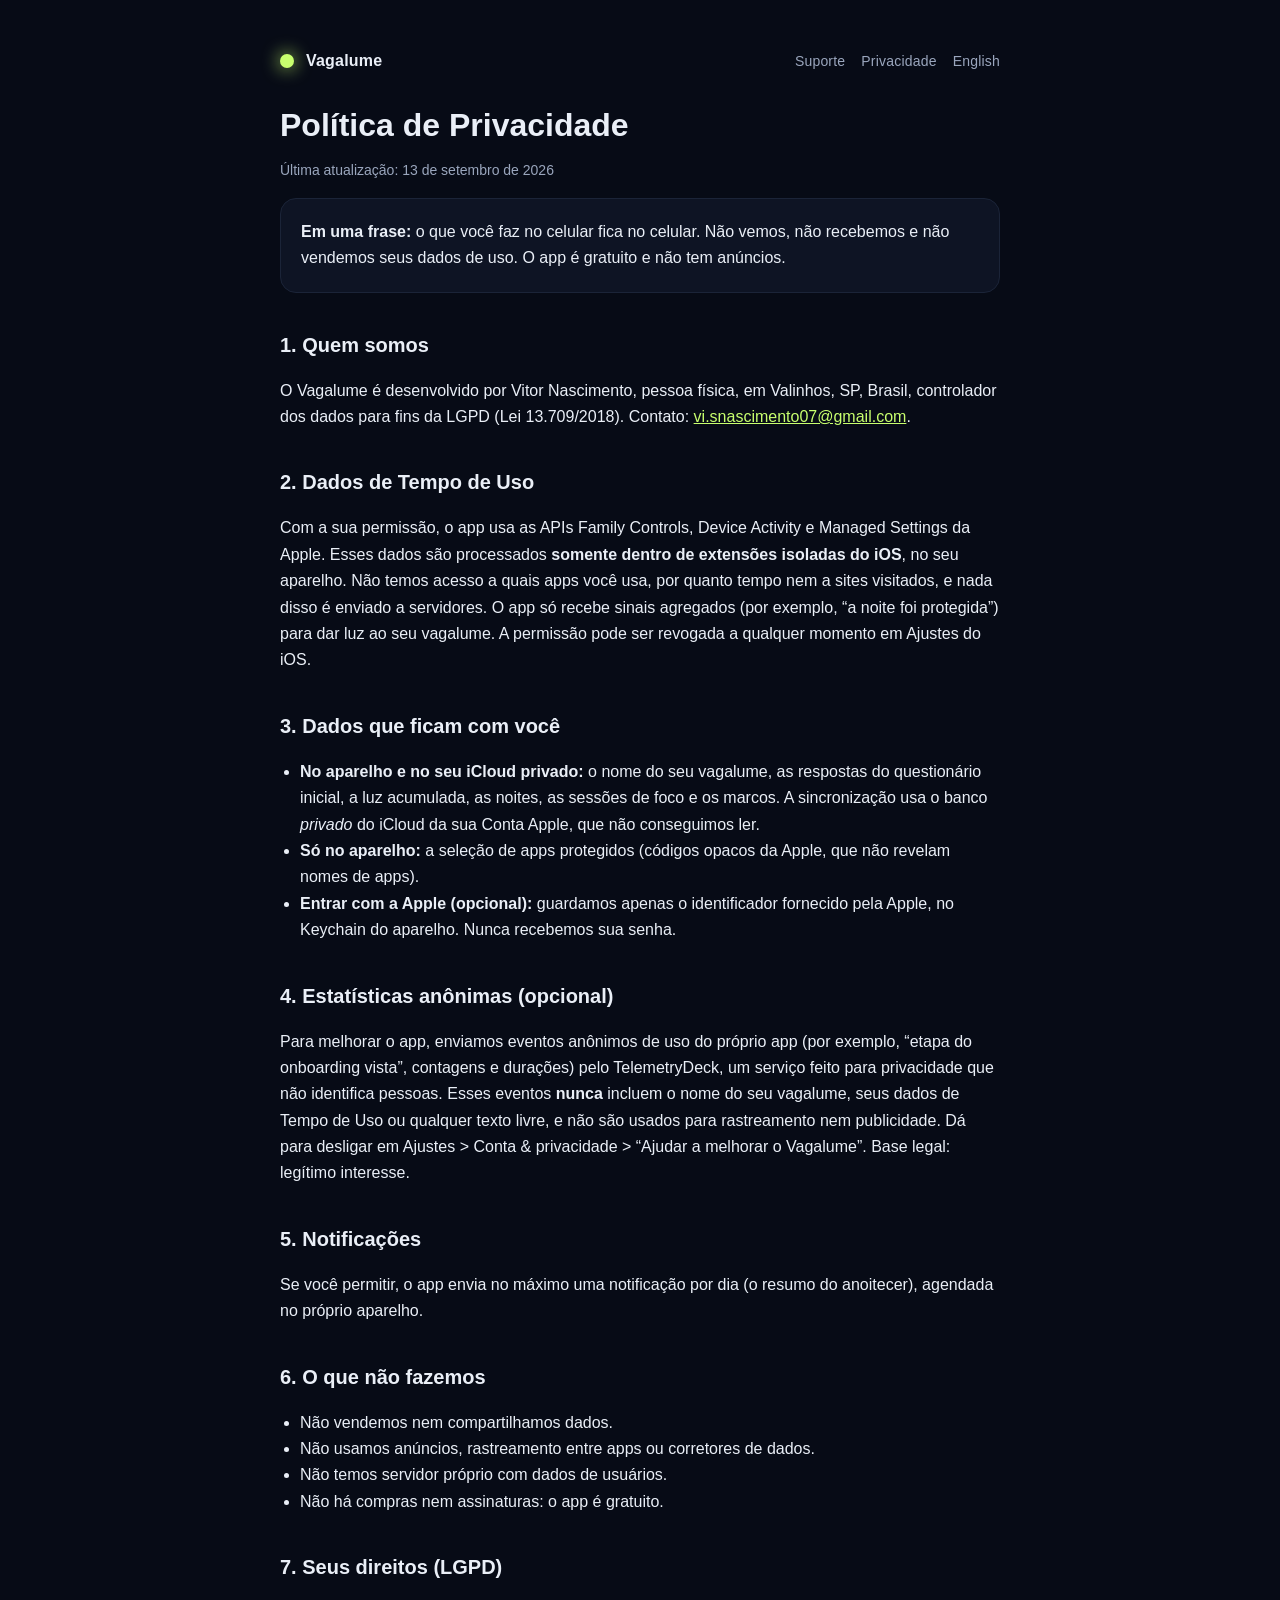
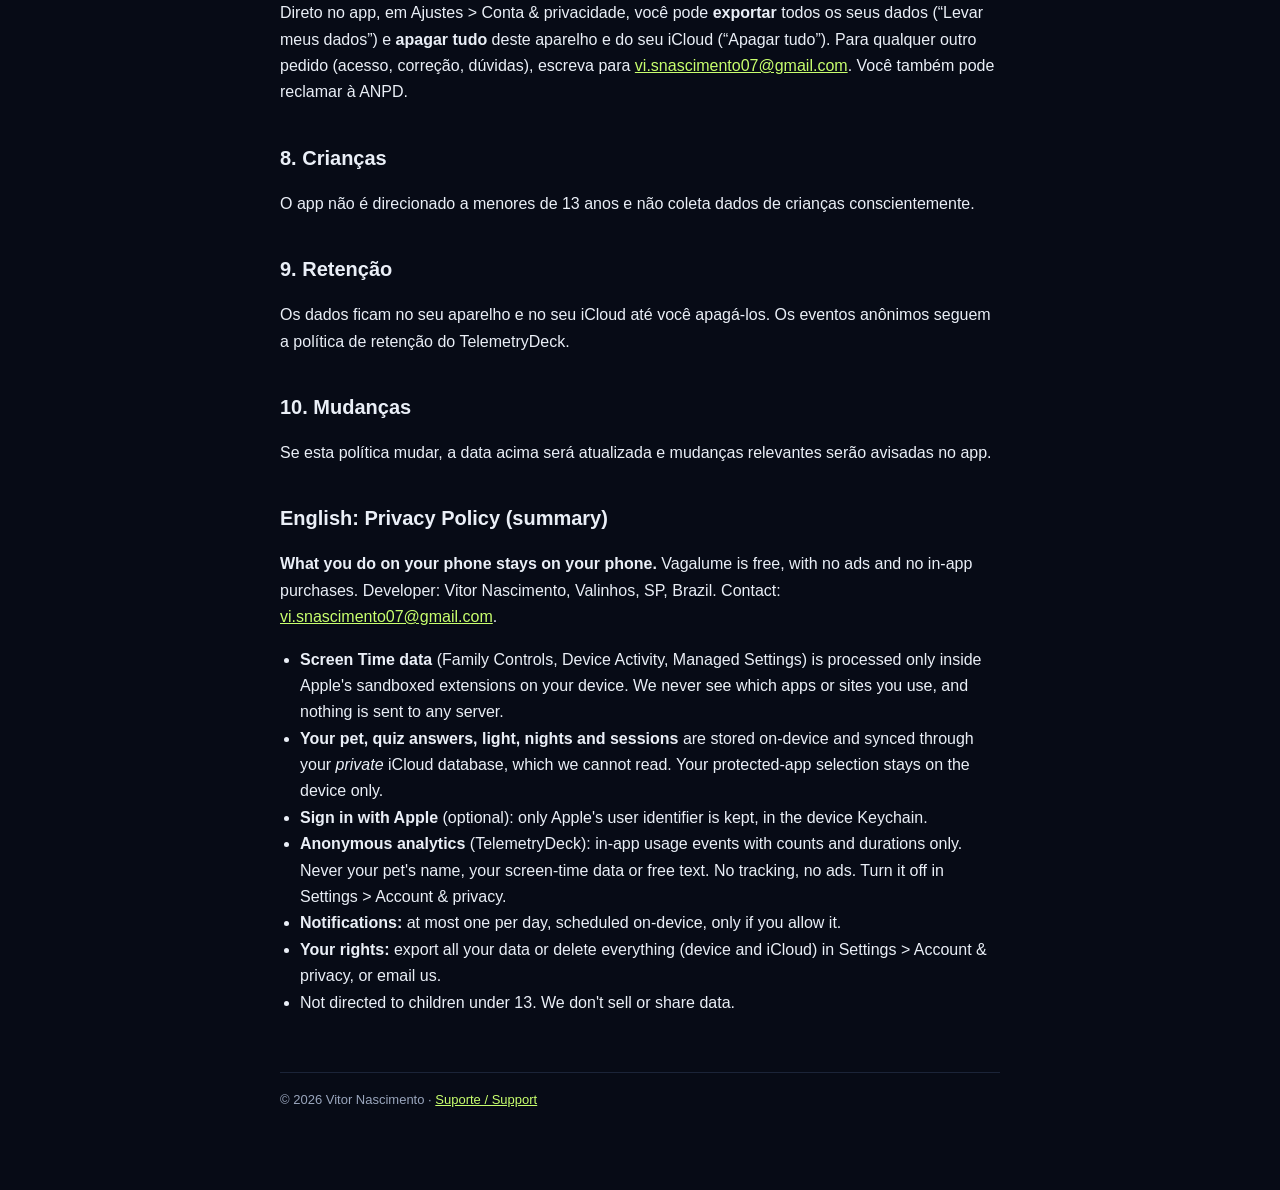
==== privacidade.html @ e7bec27d "Suporte e politica de privacidade do Vagalume" ====
<!doctype html>
<html lang="pt-BR">
<head>
<meta charset="utf-8"><meta name="viewport" content="width=device-width,initial-scale=1">
<title>Vagalume — Política de Privacidade</title>
<meta name="description" content="Política de Privacidade do app Vagalume.">
<link rel="stylesheet" href="style.css">
</head>
<body><main>
<header><span class="dot"></span><a href="./">Vagalume</a>
<nav><a href="./">Suporte</a><a href="privacidade.html">Privacidade</a><a href="#en">English</a></nav></header>

<h1>Política de Privacidade</h1>
<p class="muted">Última atualização: 13 de setembro de 2026</p>

<div class="card"><p style="margin:0"><strong>Em uma frase:</strong> o que você faz no celular fica no celular. Não vemos, não recebemos e não vendemos seus dados de uso. O app é gratuito e não tem anúncios.</p></div>

<h2>1. Quem somos</h2>
<p>O Vagalume é desenvolvido por Vitor Nascimento, pessoa física, em Valinhos, SP, Brasil, controlador dos dados para fins da LGPD (Lei 13.709/2018). Contato: <a href="mailto:vi.snascimento07@gmail.com">vi.snascimento07@gmail.com</a>.</p>

<h2>2. Dados de Tempo de Uso</h2>
<p>Com a sua permissão, o app usa as APIs Family Controls, Device Activity e Managed Settings da Apple. Esses dados são processados <strong>somente dentro de extensões isoladas do iOS</strong>, no seu aparelho. Não temos acesso a quais apps você usa, por quanto tempo nem a sites visitados, e nada disso é enviado a servidores. O app só recebe sinais agregados (por exemplo, “a noite foi protegida”) para dar luz ao seu vagalume. A permissão pode ser revogada a qualquer momento em Ajustes do iOS.</p>

<h2>3. Dados que ficam com você</h2>
<ul>
<li><strong>No aparelho e no seu iCloud privado:</strong> o nome do seu vagalume, as respostas do questionário inicial, a luz acumulada, as noites, as sessões de foco e os marcos. A sincronização usa o banco <em>privado</em> do iCloud da sua Conta Apple, que não conseguimos ler.</li>
<li><strong>Só no aparelho:</strong> a seleção de apps protegidos (códigos opacos da Apple, que não revelam nomes de apps).</li>
<li><strong>Entrar com a Apple (opcional):</strong> guardamos apenas o identificador fornecido pela Apple, no Keychain do aparelho. Nunca recebemos sua senha.</li>
</ul>

<h2>4. Estatísticas anônimas (opcional)</h2>
<p>Para melhorar o app, enviamos eventos anônimos de uso do próprio app (por exemplo, “etapa do onboarding vista”, contagens e durações) pelo TelemetryDeck, um serviço feito para privacidade que não identifica pessoas. Esses eventos <strong>nunca</strong> incluem o nome do seu vagalume, seus dados de Tempo de Uso ou qualquer texto livre, e não são usados para rastreamento nem publicidade. Dá para desligar em Ajustes &gt; Conta &amp; privacidade &gt; “Ajudar a melhorar o Vagalume”. Base legal: legítimo interesse.</p>

<h2>5. Notificações</h2>
<p>Se você permitir, o app envia no máximo uma notificação por dia (o resumo do anoitecer), agendada no próprio aparelho.</p>

<h2>6. O que não fazemos</h2>
<ul><li>Não vendemos nem compartilhamos dados.</li><li>Não usamos anúncios, rastreamento entre apps ou corretores de dados.</li><li>Não temos servidor próprio com dados de usuários.</li><li>Não há compras nem assinaturas: o app é gratuito.</li></ul>

<h2>7. Seus direitos (LGPD)</h2>
<p>Direto no app, em Ajustes &gt; Conta &amp; privacidade, você pode <strong>exportar</strong> todos os seus dados (“Levar meus dados”) e <strong>apagar tudo</strong> deste aparelho e do seu iCloud (“Apagar tudo”). Para qualquer outro pedido (acesso, correção, dúvidas), escreva para <a href="mailto:vi.snascimento07@gmail.com">vi.snascimento07@gmail.com</a>. Você também pode reclamar à ANPD.</p>

<h2>8. Crianças</h2>
<p>O app não é direcionado a menores de 13 anos e não coleta dados de crianças conscientemente.</p>

<h2>9. Retenção</h2>
<p>Os dados ficam no seu aparelho e no seu iCloud até você apagá-los. Os eventos anônimos seguem a política de retenção do TelemetryDeck.</p>

<h2>10. Mudanças</h2>
<p>Se esta política mudar, a data acima será atualizada e mudanças relevantes serão avisadas no app.</p>

<section id="en">
<h2>English: Privacy Policy (summary)</h2>
<p><strong>What you do on your phone stays on your phone.</strong> Vagalume is free, with no ads and no in-app purchases. Developer: Vitor Nascimento, Valinhos, SP, Brazil. Contact: <a href="mailto:vi.snascimento07@gmail.com">vi.snascimento07@gmail.com</a>.</p>
<ul>
<li><strong>Screen Time data</strong> (Family Controls, Device Activity, Managed Settings) is processed only inside Apple's sandboxed extensions on your device. We never see which apps or sites you use, and nothing is sent to any server.</li>
<li><strong>Your pet, quiz answers, light, nights and sessions</strong> are stored on-device and synced through your <em>private</em> iCloud database, which we cannot read. Your protected-app selection stays on the device only.</li>
<li><strong>Sign in with Apple</strong> (optional): only Apple's user identifier is kept, in the device Keychain.</li>
<li><strong>Anonymous analytics</strong> (TelemetryDeck): in-app usage events with counts and durations only. Never your pet's name, your screen-time data or free text. No tracking, no ads. Turn it off in Settings &gt; Account &amp; privacy.</li>
<li><strong>Notifications:</strong> at most one per day, scheduled on-device, only if you allow it.</li>
<li><strong>Your rights:</strong> export all your data or delete everything (device and iCloud) in Settings &gt; Account &amp; privacy, or email us.</li>
<li>Not directed to children under 13. We don't sell or share data.</li>
</ul>
</section>

<footer>© 2026 Vitor Nascimento · <a href="./">Suporte / Support</a></footer>
</main></body></html>
---- style.css ----
:root{--bg:#070B16;--card:#0E1424;--text:#EAEFF7;--muted:#9AA6BD;--glow:#C8FF6E;--line:#1B2438}
*{box-sizing:border-box}
body{margin:0;background:var(--bg);color:var(--text);font:16px/1.65 -apple-system,BlinkMacSystemFont,"Segoe UI",Roboto,sans-serif;padding-inline:20px}
main{max-width:720px;margin:0 auto;padding-block:48px 80px}
header{display:flex;align-items:center;gap:12px;margin-bottom:32px;flex-wrap:wrap}
.dot{width:14px;height:14px;border-radius:50%;background:var(--glow);box-shadow:0 0 18px var(--glow)}
header a{color:var(--text);text-decoration:none;font-weight:700;letter-spacing:.2px}
nav{margin-left:auto;display:flex;gap:16px;font-size:14px}
nav a{color:var(--muted);font-weight:400}
nav a:hover{color:var(--glow)}
h1{font-size:32px;line-height:1.2;margin:0 0 8px}
h2{font-size:20px;margin:36px 0 8px}
.muted{color:var(--muted);font-size:14px}
a{color:var(--glow)}
.card{background:var(--card);border:1px solid var(--line);border-radius:16px;padding:20px;margin:16px 0}
ul{padding-left:20px}
footer{margin-top:56px;border-top:1px solid var(--line);padding-top:16px;color:var(--muted);font-size:13px}
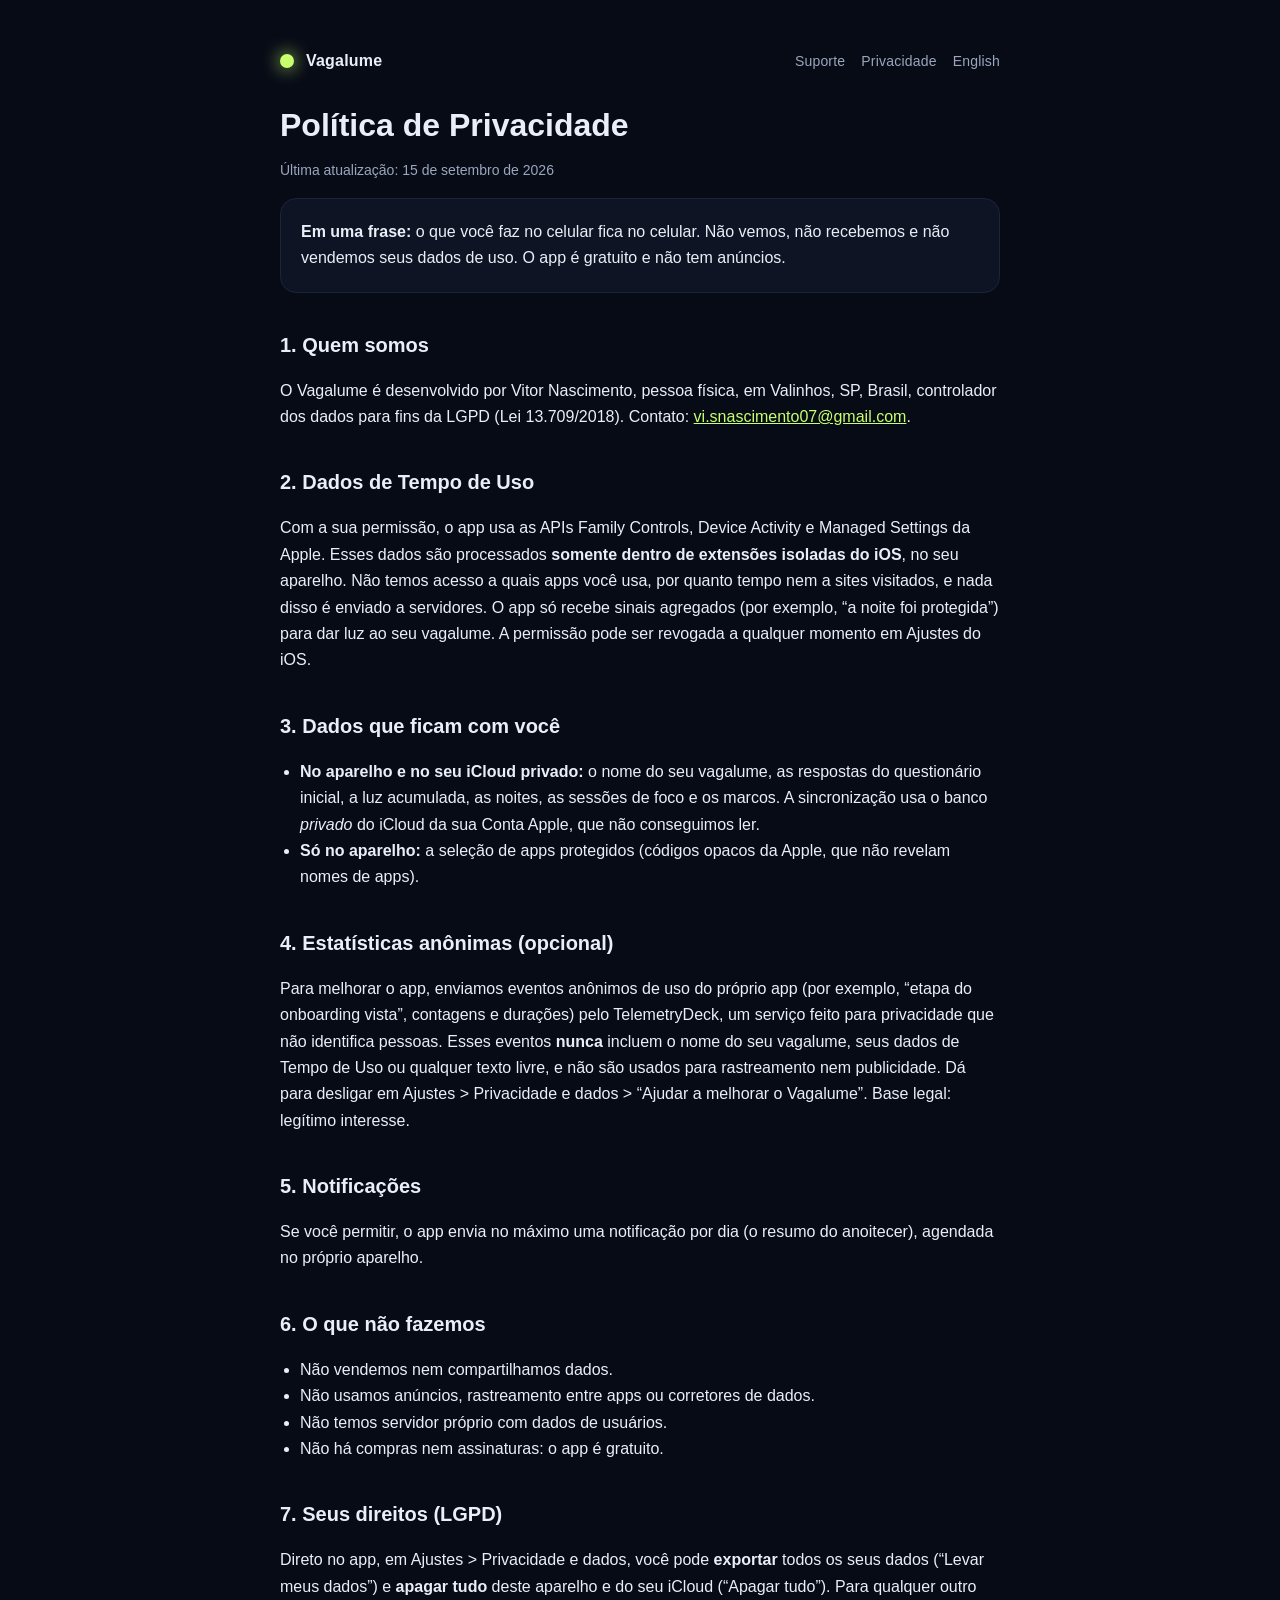
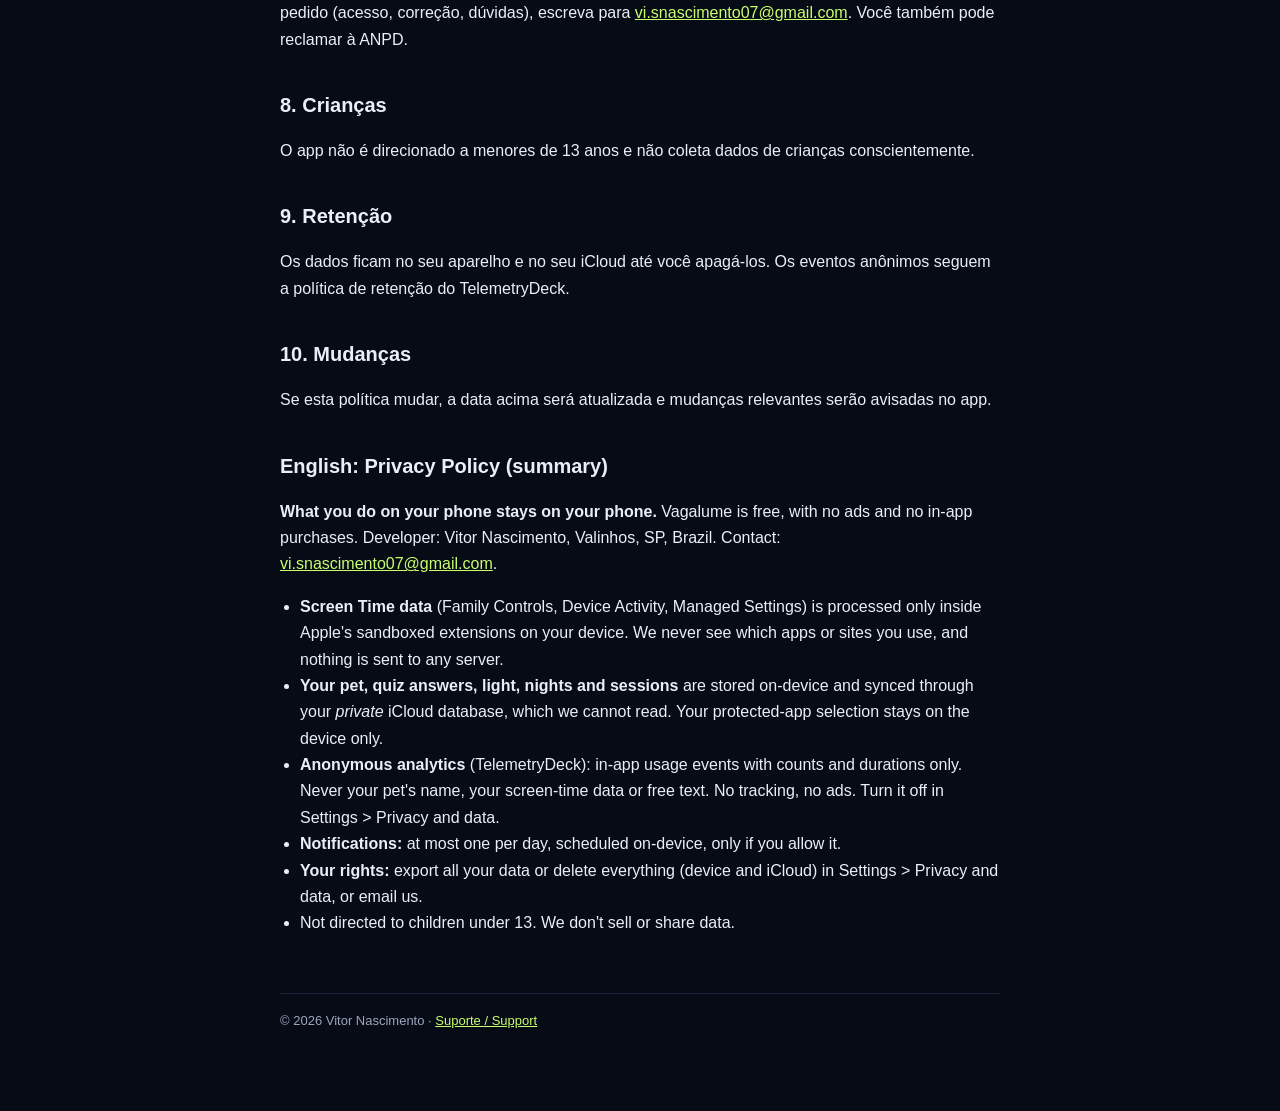
==== commit 32eec5dd: "docs: policy 2026-09-15, no Sign in with Apple, new settings path Co-Authored-By: Claude Opus 5 <nor" ====
--- a/privacidade.html
+++ b/privacidade.html
@@ -11,7 +11,7 @@
 <nav><a href="./">Suporte</a><a href="privacidade.html">Privacidade</a><a href="#en">English</a></nav></header>
 
 <h1>Política de Privacidade</h1>
-<p class="muted">Última atualização: 13 de setembro de 2026</p>
+<p class="muted">Última atualização: 15 de setembro de 2026</p>
 
 <div class="card"><p style="margin:0"><strong>Em uma frase:</strong> o que você faz no celular fica no celular. Não vemos, não recebemos e não vendemos seus dados de uso. O app é gratuito e não tem anúncios.</p></div>
 
@@ -25,11 +25,10 @@
 <ul>
 <li><strong>No aparelho e no seu iCloud privado:</strong> o nome do seu vagalume, as respostas do questionário inicial, a luz acumulada, as noites, as sessões de foco e os marcos. A sincronização usa o banco <em>privado</em> do iCloud da sua Conta Apple, que não conseguimos ler.</li>
 <li><strong>Só no aparelho:</strong> a seleção de apps protegidos (códigos opacos da Apple, que não revelam nomes de apps).</li>
-<li><strong>Entrar com a Apple (opcional):</strong> guardamos apenas o identificador fornecido pela Apple, no Keychain do aparelho. Nunca recebemos sua senha.</li>
 </ul>
 
 <h2>4. Estatísticas anônimas (opcional)</h2>
-<p>Para melhorar o app, enviamos eventos anônimos de uso do próprio app (por exemplo, “etapa do onboarding vista”, contagens e durações) pelo TelemetryDeck, um serviço feito para privacidade que não identifica pessoas. Esses eventos <strong>nunca</strong> incluem o nome do seu vagalume, seus dados de Tempo de Uso ou qualquer texto livre, e não são usados para rastreamento nem publicidade. Dá para desligar em Ajustes &gt; Conta &amp; privacidade &gt; “Ajudar a melhorar o Vagalume”. Base legal: legítimo interesse.</p>
+<p>Para melhorar o app, enviamos eventos anônimos de uso do próprio app (por exemplo, “etapa do onboarding vista”, contagens e durações) pelo TelemetryDeck, um serviço feito para privacidade que não identifica pessoas. Esses eventos <strong>nunca</strong> incluem o nome do seu vagalume, seus dados de Tempo de Uso ou qualquer texto livre, e não são usados para rastreamento nem publicidade. Dá para desligar em Ajustes &gt; Privacidade e dados &gt; “Ajudar a melhorar o Vagalume”. Base legal: legítimo interesse.</p>
 
 <h2>5. Notificações</h2>
 <p>Se você permitir, o app envia no máximo uma notificação por dia (o resumo do anoitecer), agendada no próprio aparelho.</p>
@@ -38,7 +37,7 @@
 <ul><li>Não vendemos nem compartilhamos dados.</li><li>Não usamos anúncios, rastreamento entre apps ou corretores de dados.</li><li>Não temos servidor próprio com dados de usuários.</li><li>Não há compras nem assinaturas: o app é gratuito.</li></ul>
 
 <h2>7. Seus direitos (LGPD)</h2>
-<p>Direto no app, em Ajustes &gt; Conta &amp; privacidade, você pode <strong>exportar</strong> todos os seus dados (“Levar meus dados”) e <strong>apagar tudo</strong> deste aparelho e do seu iCloud (“Apagar tudo”). Para qualquer outro pedido (acesso, correção, dúvidas), escreva para <a href="mailto:vi.snascimento07@gmail.com">vi.snascimento07@gmail.com</a>. Você também pode reclamar à ANPD.</p>
+<p>Direto no app, em Ajustes &gt; Privacidade e dados, você pode <strong>exportar</strong> todos os seus dados (“Levar meus dados”) e <strong>apagar tudo</strong> deste aparelho e do seu iCloud (“Apagar tudo”). Para qualquer outro pedido (acesso, correção, dúvidas), escreva para <a href="mailto:vi.snascimento07@gmail.com">vi.snascimento07@gmail.com</a>. Você também pode reclamar à ANPD.</p>
 
 <h2>8. Crianças</h2>
 <p>O app não é direcionado a menores de 13 anos e não coleta dados de crianças conscientemente.</p>
@@ -55,10 +54,9 @@
 <ul>
 <li><strong>Screen Time data</strong> (Family Controls, Device Activity, Managed Settings) is processed only inside Apple's sandboxed extensions on your device. We never see which apps or sites you use, and nothing is sent to any server.</li>
 <li><strong>Your pet, quiz answers, light, nights and sessions</strong> are stored on-device and synced through your <em>private</em> iCloud database, which we cannot read. Your protected-app selection stays on the device only.</li>
-<li><strong>Sign in with Apple</strong> (optional): only Apple's user identifier is kept, in the device Keychain.</li>
-<li><strong>Anonymous analytics</strong> (TelemetryDeck): in-app usage events with counts and durations only. Never your pet's name, your screen-time data or free text. No tracking, no ads. Turn it off in Settings &gt; Account &amp; privacy.</li>
+<li><strong>Anonymous analytics</strong> (TelemetryDeck): in-app usage events with counts and durations only. Never your pet's name, your screen-time data or free text. No tracking, no ads. Turn it off in Settings &gt; Privacy and data.</li>
 <li><strong>Notifications:</strong> at most one per day, scheduled on-device, only if you allow it.</li>
-<li><strong>Your rights:</strong> export all your data or delete everything (device and iCloud) in Settings &gt; Account &amp; privacy, or email us.</li>
+<li><strong>Your rights:</strong> export all your data or delete everything (device and iCloud) in Settings &gt; Privacy and data, or email us.</li>
 <li>Not directed to children under 13. We don't sell or share data.</li>
 </ul>
 </section>
